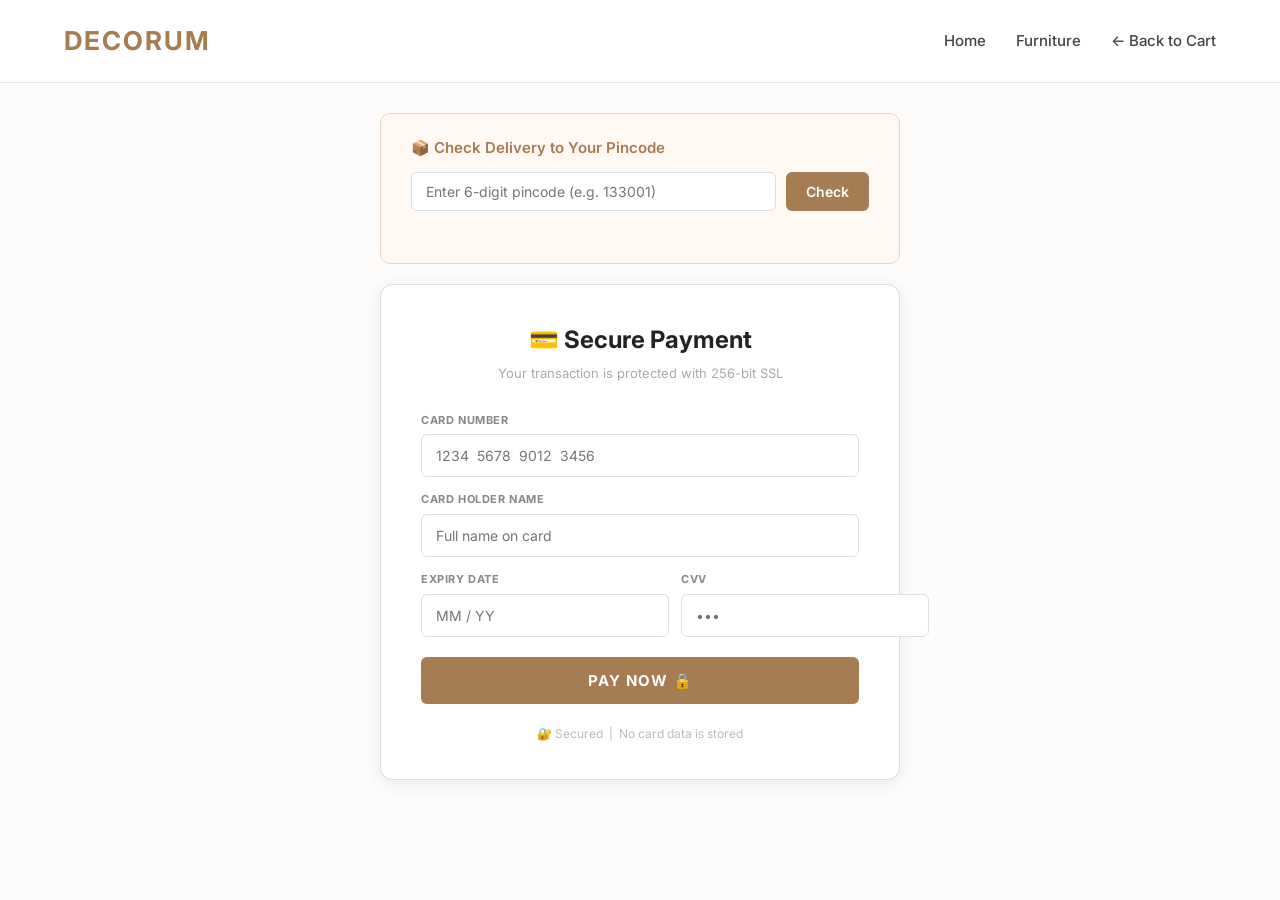
==== payment.html @ fb67a742 "Initial commit" ====
<!DOCTYPE html>
<html lang="en">
<head>
    <meta charset="UTF-8">
    <meta name="viewport" content="width=device-width, initial-scale=1.0">
    <title>Payment - DECORUM</title>
    <!-- Global styles shared across all pages -->
    <link rel="stylesheet" href="stylesheets/global.css">
    <!-- Payment page specific styles: pincode checker + card form -->
    <link rel="stylesheet" href="stylesheets/payment.css">
</head>
<body>

    <nav>
        <div class="logo">DECORUM</div>
        <ul class="nav-links">
            <li><a href="page1.html">Home</a></li>
            <li><a href="page2.html">Furniture</a></li>
            <li><a href="cart.html">← Back to Cart</a></li>
        </ul>
    </nav>

    <!-- ── API 1: India Post Pincode Delivery Checker ────────────
         Uses api.postalpincode.in — free, no API key required.
         Logic lives in js/payment.js → checkDelivery()
    ─────────────────────────────────────────────────────────── -->
    <div class="pincode-section">
        <h3>📦 Check Delivery to Your Pincode</h3>
        <div class="pincode-row">
            <input type="text" id="pincodeInput"
                   placeholder="Enter 6-digit pincode (e.g. 133001)"
                   maxlength="6">
            <button id="checkBtn" onclick="checkDelivery()">Check</button>
        </div>
        <!-- Result message injected here by payment.js -->
        <p id="deliveryResult"></p>
    </div>

    <!-- ── Payment Form ───────────────────────────────────────────
         onsubmit calls pay(event) in js/payment.js.
         Card number and expiry are auto-formatted by payment.js.
    ─────────────────────────────────────────────────────────── -->
    <div class="payment-container">
        <h2>💳 Secure Payment</h2>
        <p class="subtitle">Your transaction is protected with 256-bit SSL</p>

        <form id="paymentForm" onsubmit="pay(event)">
            <div class="input-group">
                <label>Card Number</label>
                <!-- Auto-formatted as "1234  5678  9012  3456" by payment.js -->
                <input type="text" id="cardNumber"
                       placeholder="1234  5678  9012  3456"
                       maxlength="22" required>
            </div>
            <div class="input-group">
                <label>Card Holder Name</label>
                <input type="text" placeholder="Full name on card" required>
            </div>
            <div class="card-row">
                <div class="input-group">
                    <label>Expiry Date</label>
                    <!-- Auto-formatted as "MM / YY" by payment.js -->
                    <input type="text" id="expiry"
                           placeholder="MM / YY" maxlength="7" required>
                </div>
                <div class="input-group">
                    <label>CVV</label>
                    <input type="password" placeholder="•••" maxlength="3" required>
                </div>
            </div>
            <button type="submit">Pay Now 🔒</button>
            <p class="secure-note">🔐 Secured &nbsp;|&nbsp; No card data is stored</p>
        </form>
    </div>

<!-- Payment logic: pincode API checker, card input formatter, pay handler -->
<script src="js/payment.js"></script>
</body>
</html>
---- stylesheets/global.css ----
@import url('https://fonts.googleapis.com/css2?family=Inter:wght@300;400;500;600;700&display=swap');

* {
    margin: 0;
    padding: 0;
    box-sizing: border-box;
    font-family: 'Inter', sans-serif;
}

body {
    background-color: #fdfcfb;
    color: #333;
    line-height: 1.6;
}

/* --- NAVIGATION --- */
nav {
    display: flex;
    justify-content: space-between;
    align-items: center;
    padding: 20px 5%;
    background-color: rgba(255, 255, 255, 0.9);
    border-bottom: 1px solid #eaeaea;
    position: sticky;
    top: 0;
    z-index: 1000;
    backdrop-filter: blur(10px);
}

.logo {
    font-size: 26px;
    font-weight: 700;
    color: #a67c52;
    transition: transform 0.3s ease, color 0.3s ease;
    cursor: pointer;
    text-transform: uppercase;
    letter-spacing: 2px;
}

.logo:hover {
    transform: scale(1.05);
    color: #8b6540;
}

.nav-links {
    display: flex;
    list-style: none;
}

.nav-links a {
    text-decoration: none;
    color: #444;
    margin-left: 30px;
    padding: 5px 0;
    font-weight: 500;
    font-size: 15px;
    position: relative;
    transition: color 0.3s ease;
}

.nav-links a::after {
    content: '';
    position: absolute;
    width: 0;
    height: 2px;
    bottom: 0;
    left: 0;
    background-color: #a67c52;
    transition: width 0.3s ease;
}

.nav-links a:hover {
    color: #a67c52;
}

.nav-links a:hover::after {
    width: 100%;
}

/* --- BUTTONS --- */
.btn-buy {
    background-color: #333;
    color: white;
    padding: 12px 24px;
    border: none;
    border-radius: 4px;
    font-weight: 500;
    font-size: 14px;
    cursor: pointer;
    margin-top: 15px;
    transition: all 0.3s ease;
    text-transform: uppercase;
    letter-spacing: 1px;
}

.btn-buy:hover {
    background-color: #a67c52;
    transform: translateY(-2px);
    box-shadow: 0 4px 12px rgba(166, 124, 82, 0.3);
}

@media (max-width: 768px) {
    nav {
        flex-direction: column;
        padding: 15px;
    }

    .nav-links {
        margin-top: 15px;
        flex-wrap: wrap;
        justify-content: center;
    }

    .nav-links a {
        margin: 5px 10px;
    }
}
---- stylesheets/payment.css ----
/* ============================================================
   payment.css — Styles for payment.html
   Covers:
     1. Pincode delivery checker section (API 1)
     2. Payment form card layout
     3. Responsive breakpoints
   ============================================================ */


/* ── 1. PINCODE DELIVERY CHECKER ─────────────────────────── */

/* Outer wrapper for the pincode section */
.pincode-section {
    max-width: 520px;
    margin: 30px auto 0;
    padding: 22px 30px;
    background: #fff8f3;
    border: 1px solid #e8d5c4;
    border-radius: 10px;
}

/* Section heading */
.pincode-section h3 {
    font-size: 15px;
    color: #a67c52;
    margin-bottom: 12px;
    font-weight: 600;
}

/* Row containing the pincode input + check button */
.pincode-row {
    display: flex;
    gap: 10px;
}

/* Pincode text input */
.pincode-row input {
    flex: 1;
    padding: 10px 14px;
    border: 1px solid #ddd;
    border-radius: 6px;
    font-size: 14px;
    font-family: 'Inter', sans-serif;
}

.pincode-row input:focus {
    outline: none;
    border-color: #a67c52;
    box-shadow: 0 0 0 3px rgba(166, 124, 82, 0.1);
}

/* "Check" button */
.pincode-row button {
    padding: 10px 20px;
    background: #a67c52;
    color: white;
    border: none;
    border-radius: 6px;
    font-size: 14px;
    font-weight: 600;
    cursor: pointer;
    transition: background 0.2s;
    white-space: nowrap;
    font-family: 'Inter', sans-serif;
}

.pincode-row button:hover    { background: #8a6243; }
.pincode-row button:disabled { background: #ccc; cursor: not-allowed; }

/* Result message shown after checking pincode */
#deliveryResult {
    margin-top: 10px;
    font-size: 13px;
    font-weight: 500;
    min-height: 20px;
}

/* Colour states for the delivery result message */
.delivery-ok      { color: #2e7d32; } /* green  — delivery available   */
.delivery-err     { color: #c62828; } /* red    — not available / error */
.delivery-loading { color: #888;    } /* grey   — checking in progress  */


/* ── 2. PAYMENT FORM ─────────────────────────────────────── */

/* Main card wrapper */
.payment-container {
    max-width: 520px;
    margin: 20px auto 60px;
    padding: 36px 40px;
    background: white;
    border: 1px solid #ddd;
    border-radius: 12px;
    box-shadow: 0 4px 20px rgba(0, 0, 0, 0.07);
}

/* Form title */
.payment-container h2 {
    text-align: center;
    color: #222;
    margin-bottom: 4px;
    font-size: 24px;
}

/* Small subtitle below the title */
.subtitle {
    text-align: center;
    color: #aaa;
    font-size: 13px;
    margin-bottom: 28px;
}

/* Vertical stack of input groups */
.payment-container form {
    display: flex;
    flex-direction: column;
    gap: 14px;
}

/* Label + input wrapper */
.input-group {
    display: flex;
    flex-direction: column;
    gap: 5px;
}

/* Uppercase micro-label above each input */
.input-group label {
    font-size: 11px;
    font-weight: 700;
    color: #888;
    text-transform: uppercase;
    letter-spacing: 0.6px;
}

/* All text inputs inside the payment form */
.payment-container input {
    padding: 12px 14px;
    border: 1px solid #e0e0e0;
    border-radius: 6px;
    font-size: 14px;
    font-family: 'Inter', sans-serif;
    transition: border-color 0.2s, box-shadow 0.2s;
}

.payment-container input:focus {
    outline: none;
    border-color: #a67c52;
    box-shadow: 0 0 0 3px rgba(166, 124, 82, 0.12);
}

/* Side-by-side layout for Expiry and CVV */
.card-row {
    display: grid;
    grid-template-columns: 1fr 1fr;
    gap: 12px;
}

/* "Pay Now" submit button */
.payment-container button[type="submit"] {
    padding: 14px;
    background: #a67c52;
    color: white;
    border: none;
    border-radius: 6px;
    font-size: 15px;
    font-weight: 700;
    cursor: pointer;
    transition: background 0.2s, transform 0.2s;
    margin-top: 6px;
    text-transform: uppercase;
    letter-spacing: 1px;
    font-family: 'Inter', sans-serif;
}

.payment-container button[type="submit"]:hover {
    background: #8a6243;
    transform: translateY(-1px);
}

/* Small SSL note below the button */
.secure-note {
    text-align: center;
    font-size: 12px;
    color: #bbb;
    margin-top: 6px;
}


/* ── 3. RESPONSIVE ───────────────────────────────────────── */

@media (max-width: 600px) {
    .payment-container,
    .pincode-section {
        margin: 20px;
        padding: 24px 18px;
    }

    /* Stack Expiry and CVV on small screens */
    .card-row { grid-template-columns: 1fr; }
}
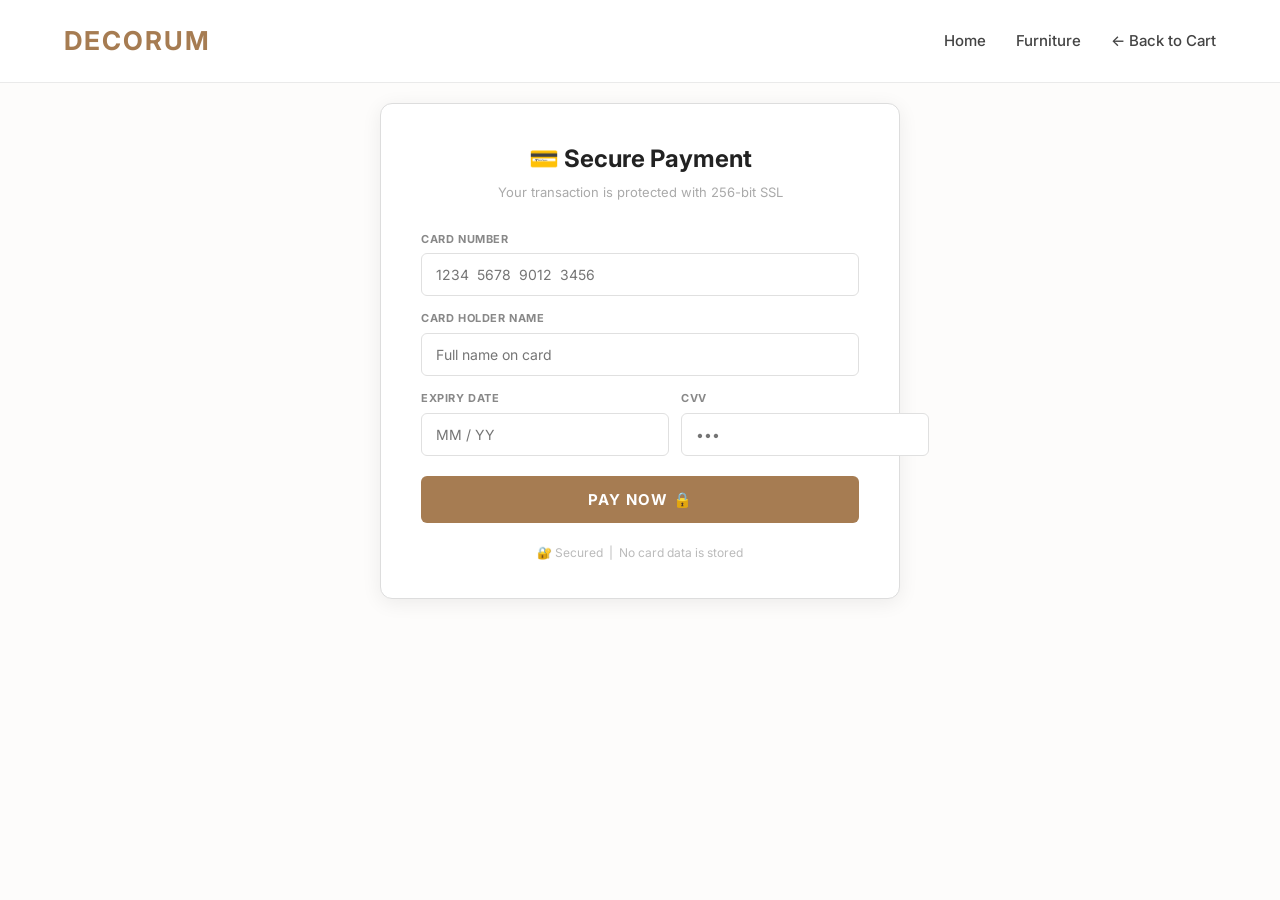
==== commit 617ec53f: "Add shipping address page with pincode delivery verification" ====
--- a/payment.html
+++ b/payment.html
@@ -19,22 +19,6 @@
             <li><a href="cart.html">← Back to Cart</a></li>
         </ul>
     </nav>
-
-    <!-- ── API 1: India Post Pincode Delivery Checker ────────────
-         Uses api.postalpincode.in — free, no API key required.
-         Logic lives in js/payment.js → checkDelivery()
-    ─────────────────────────────────────────────────────────── -->
-    <div class="pincode-section">
-        <h3>📦 Check Delivery to Your Pincode</h3>
-        <div class="pincode-row">
-            <input type="text" id="pincodeInput"
-                   placeholder="Enter 6-digit pincode (e.g. 133001)"
-                   maxlength="6">
-            <button id="checkBtn" onclick="checkDelivery()">Check</button>
-        </div>
-        <!-- Result message injected here by payment.js -->
-        <p id="deliveryResult"></p>
-    </div>
 
     <!-- ── Payment Form ───────────────────────────────────────────
          onsubmit calls pay(event) in js/payment.js.
